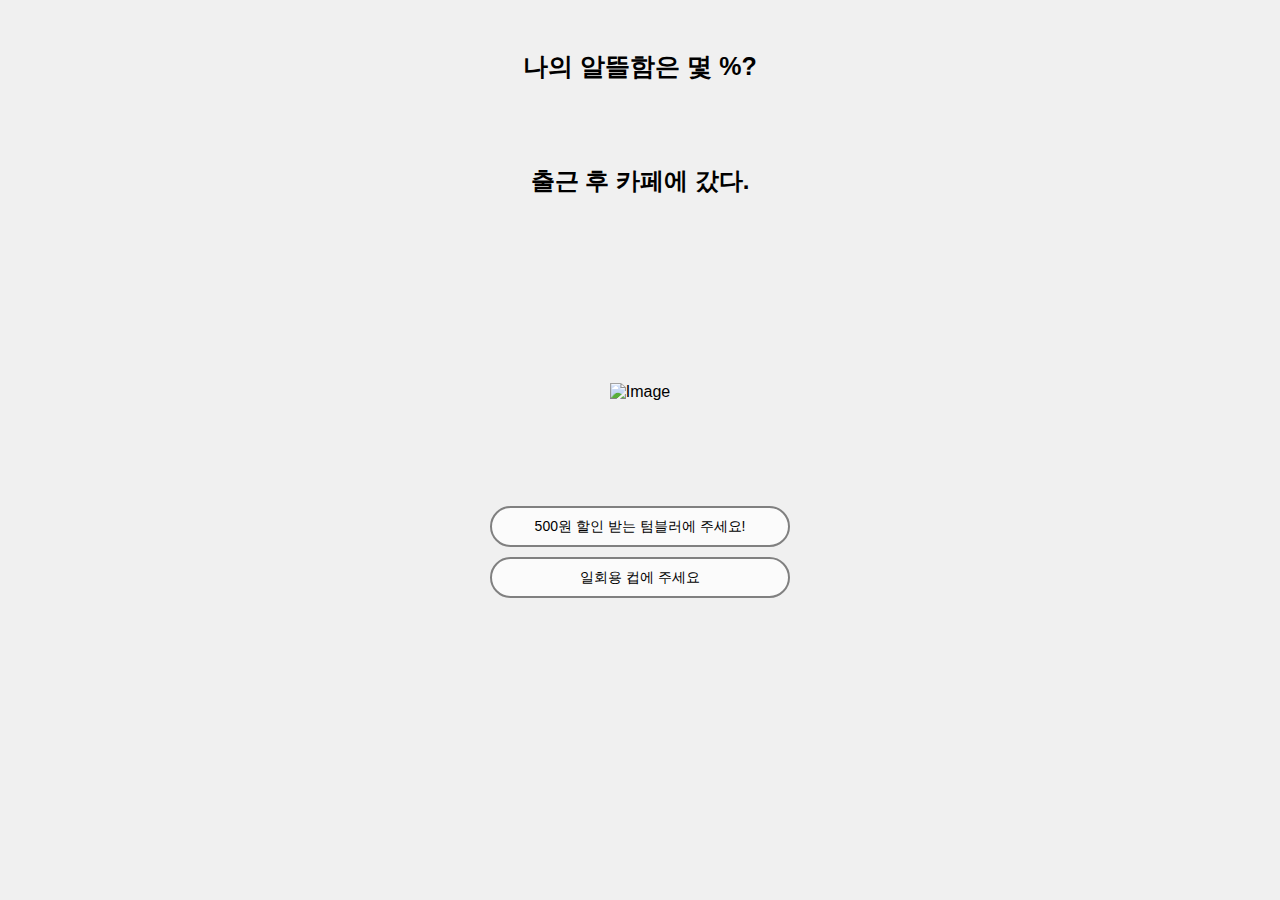
==== question.html @ 3c42ed97 "Rename: 상태바 id progress-bar 로 변경" ====
<!DOCTYPE html>
<html lang="en">
<head>
    <meta charset="UTF-8">
    <meta name="viewport" content="width=device-width, initial-scale=1.0">
    <title>MONA 절약 유형 테스트</title>
    <link rel="stylesheet" href="questionStyles.css">
</head>
<body>
    <!-- 로딩 뷰: 테스트 완료 시 띄움 -->
    <div id="loadingContainer" style="display: none;">
        <img id="loadingImage" src="https://github.com/gom1n/ImageSwipeWebTest/assets/87636557/84296335-c191-4c23-a3a9-6ab776f8cf3b" alt="Loading">
    </div>
    <div class="header">
        <div class="title">나의 알뜰함은 몇 %?</div>
    </div>
    <!-- 퀴즈 컨테이너 -->
    <div class="quiz-container">
        <!-- 상태바 -->
        <div id="progress-bar"></div>
        <!-- 질문 라벨 -->
        <div class="question" id="question"></div>
        <!-- 이미지 -->
        <div id="image-container"></div>
        <!-- 선택지 버튼 2개 -->
        <div class="button-container">
            <button class="button1" id="button1"></button>
            <button class="button2" id="button2"></button>
        </div>
    </div>
    <script src="questionScript.js"></script>
</body>
</html>
---- questionStyles.css ----
body {
    font-family: Arial, sans-serif;
    margin: 0;
    padding: 0;
    background-color: #f0f0f0;
}
/* 상태바 */
#progress-bar {
    position: absolute;
    top: 0;
    left: 0;
    width: 0;
    height: 4px;
    background-color: purple;
    transition: width 0.5s ease-in-out; /* 애니메이션 효과 추가 */
}
/* 아이콘 스타일 */
#status-icon {
    font-size: 20px;
    margin-left: 10px;
}
/* 이미지 속성: 25% 로 줄이기 */
img {
    width: 25%;
    height: 25%;
    margin: 100px;
}

.header {
    margin: 0 auto;
    max-width: 600px;
    padding: 20px;
    text-align: center;
    padding: 50px 0;
    color: black;
}
/* 제목 */
.title {
    font-size: 25px;
    font-weight: bold;
    margin-bottom: 10px;
}
/* 질문 컨테이너 */
.quiz-container {
    position: relative;
    max-width: 400px;
    min-height: 600px;
    margin: 0 auto;
    padding: 20px;
    /* background-color: purple; */
    /* border-radius: 5px; */
    /* box-shadow: 0 0 10px rgba(0, 0, 0, 0.1); */
    text-align: center;
}
/* 질문 라벨 */
.question {
    text-align: center;
    font-size: 24px;
    margin-bottom: 20px;
    white-space: pre-line; /* 줄바꿈 문자(\n)를 줄 바꿈으로 처리 */
    display: inline-block; /* 인라인 블록 요소로 표시 */
    font-weight: bold;
    word-wrap: break-word; /* 단어가 길어질 경우 자동으로 줄 바꿈 */
    line-height: 1.5; /* 줄 간격 조절 */
    min-height: 100px;
}
/* 버튼 컨테이너 */
.button-container {
    display: flex;
    flex-direction: column;
    align-items: center;
    justify-content: center;
}

.button1 {
    padding: 10px 20px;
    background-color: rgba(255, 255, 255, 0.714);
    color: black;
    border: 2px solid gray; /* 테두리 추가 */
    border-radius: 30px;
    cursor: pointer;
    margin: 5px;
    transition: background-color 0.3s ease;
    /* 버튼 크기 및 텍스트 레이아웃 조절 */
    width: 300px; /* 원하는 너비로 설정 */
    text-align: center;
    white-space: pre-line; /* 줄바꿈 문자(\n)를 줄 바꿈으로 처리 */
    line-height: 1.2; /* 줄 간격 조절 */
    font-size: 14px;
}

.button2 {
    padding: 10px 20px;
    background-color: rgba(255, 255, 255, 0.714);
    color: black;
    border: 2px solid gray; /* 테두리 추가 */
    border-radius: 30px;
    cursor: pointer;
    margin: 5px;
    transition: background-color 0.3s ease;
    /* 버튼 크기 및 텍스트 레이아웃 조절 */
    width: 300px; /* 원하는 너비로 설정 */
    text-align: center;
    white-space: pre-line; /* 줄바꿈 문자(\n)를 줄 바꿈으로 처리 */
    line-height: 1.2; /* 줄 간격 조절 */
    font-size: 14px;
}
/* 버튼 위에 마우스 올려놓았을 때 이벤트 */
.button1:hover {
    background-color: rgba(0, 0, 0, 0.2);
}
.button2:hover {
    background-color: rgba(0, 0, 0, 0.2);
}
/* 로딩뷰 */
#loadingContainer {
    position: fixed;
    top: 0;
    left: 0;
    width: 100%;
    height: 100%;
    background-color: rgba(0, 0, 0, 0.5);
    display: flex;
    justify-content: center;
    align-items: center;
    z-index: 9999; /* Ensure it's above other elements */
}

#loadingImage {
    width: 100px; /* Adjust the size as needed */
    height: 100px;
}
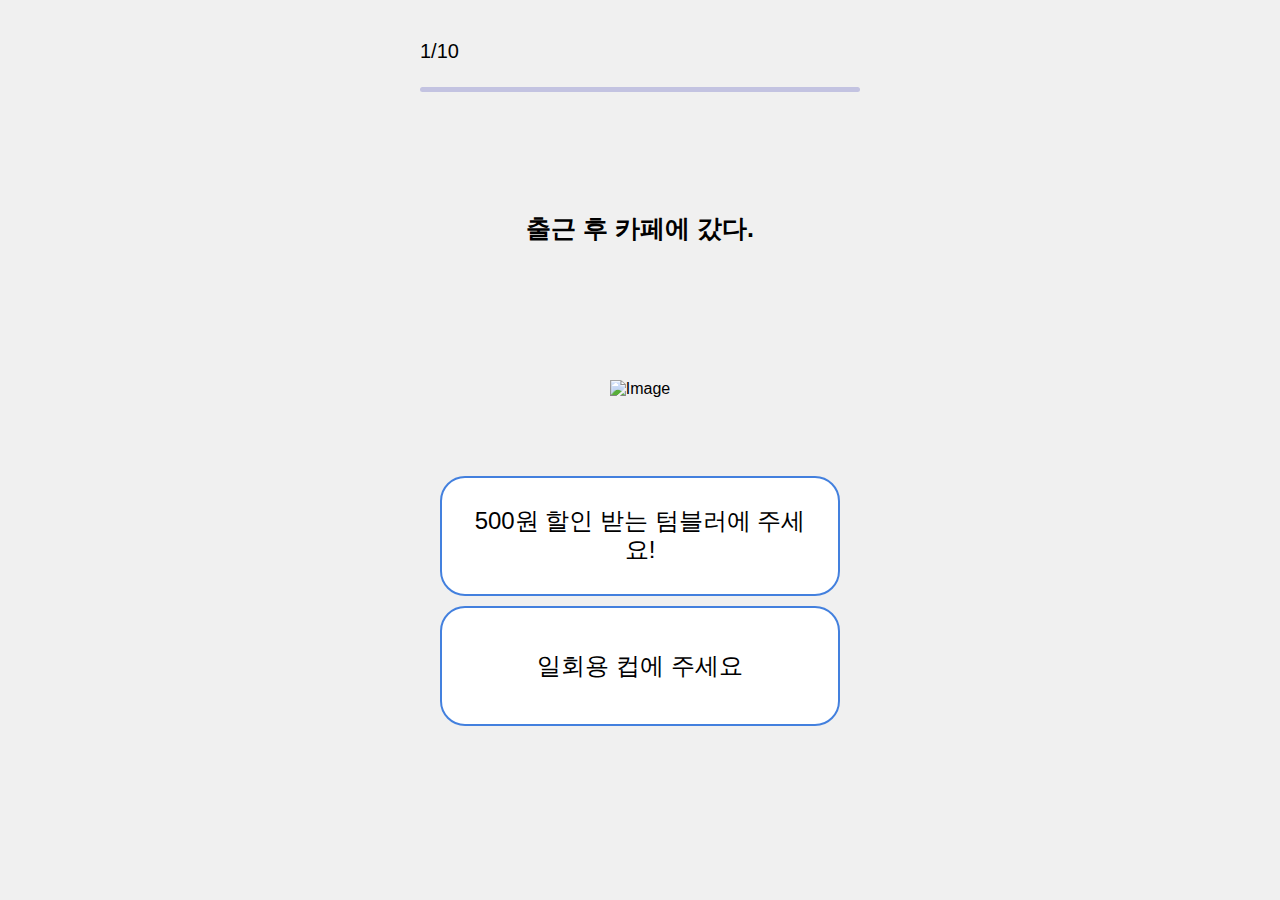
==== commit 5ac8bc55: "Design: 질문 페이지 UI 변경" ====
--- a/question.html
+++ b/question.html
@@ -11,13 +11,15 @@
     <div id="loadingContainer" style="display: none;">
         <img id="loadingImage" src="https://github.com/gom1n/ImageSwipeWebTest/assets/87636557/84296335-c191-4c23-a3a9-6ab776f8cf3b" alt="Loading">
     </div>
-    <div class="header">
-        <div class="title">나의 알뜰함은 몇 %?</div>
-    </div>
     <!-- 퀴즈 컨테이너 -->
     <div class="quiz-container">
         <!-- 상태바 -->
-        <div id="progress-bar"></div>
+        <div class="progress-container">
+            <div id="question-count">1/10</div>
+            <div id="progress-background"></div>
+            <div id="progress-bar"></div>
+        </div>
+        
         <!-- 질문 라벨 -->
         <div class="question" id="question"></div>
         <!-- 이미지 -->
--- a/questionStyles.css
+++ b/questionStyles.css
@@ -1,19 +1,10 @@
 body {
-    font-family: Arial, sans-serif;
+    font-family: "Noto Sans KR", sans-serif;
     margin: 0;
     padding: 0;
     background-color: #f0f0f0;
 }
-/* 상태바 */
-#progress-bar {
-    position: absolute;
-    top: 0;
-    left: 0;
-    width: 0;
-    height: 4px;
-    background-color: purple;
-    transition: width 0.5s ease-in-out; /* 애니메이션 효과 추가 */
-}
+
 /* 아이콘 스타일 */
 #status-icon {
     font-size: 20px;
@@ -23,23 +14,10 @@
 img {
     width: 25%;
     height: 25%;
-    margin: 100px;
+    margin-bottom: 73px;
 }
 
-.header {
-    margin: 0 auto;
-    max-width: 600px;
-    padding: 20px;
-    text-align: center;
-    padding: 50px 0;
-    color: black;
-}
-/* 제목 */
-.title {
-    font-size: 25px;
-    font-weight: bold;
-    margin-bottom: 10px;
-}
+
 /* 질문 컨테이너 */
 .quiz-container {
     position: relative;
@@ -47,22 +25,68 @@
     min-height: 600px;
     margin: 0 auto;
     padding: 20px;
-    /* background-color: purple; */
-    /* border-radius: 5px; */
-    /* box-shadow: 0 0 10px rgba(0, 0, 0, 0.1); */
+    /* background-color: purple; 
+    border-radius: 5px;
+    box-shadow: 0 0 10px rgba(0, 0, 0, 0.1); */
     text-align: center;
 }
+
+
+/* 상태바 */
+.progress-container {
+    position: absolute;
+    top: 79;
+    left: 0;
+    width: 100%;
+}
+#question-count {
+    position: absolute;
+    margin-top: 20px;
+    
+    color: #000;
+    font-size: 20px;
+    font-style: normal;
+    font-weight: 500;
+    line-height: normal;
+}
+#progress-bar {
+    position: absolute;
+    margin-top: 67px;
+    width: 0;
+    height: 5px;
+    border-radius: 5px 0px 0px 5px;
+    background: #00F;
+    transition: width 0.5s ease-in-out; /* 애니메이션 효과 추가 */
+}
+#progress-background {
+    position: absolute;
+    margin-top: 67px;
+    width: 100%;
+    height: 5px;
+    border-radius: 5px;
+    background: #C3C3E1;
+}
+
+
 /* 질문 라벨 */
 .question {
+    position: relative;
+    margin-top: 190px;
+    
     text-align: center;
-    font-size: 24px;
+    font-size: 25px;
+    font-weight: 500;
+    font-weight: 500;
+    line-height: normal;
+    font-style: normal;
+    
     margin-bottom: 20px;
     white-space: pre-line; /* 줄바꿈 문자(\n)를 줄 바꿈으로 처리 */
     display: inline-block; /* 인라인 블록 요소로 표시 */
     font-weight: bold;
     word-wrap: break-word; /* 단어가 길어질 경우 자동으로 줄 바꿈 */
     line-height: 1.5; /* 줄 간격 조절 */
-    min-height: 100px;
+    min-height: 150px;
 }
 /* 버튼 컨테이너 */
 .button-container {
@@ -74,36 +98,40 @@
 
 .button1 {
     padding: 10px 20px;
-    background-color: rgba(255, 255, 255, 0.714);
     color: black;
-    border: 2px solid gray; /* 테두리 추가 */
-    border-radius: 30px;
+    border-radius: 25px;
+    border: 2px solid #4380DE;
+    background: #FFF;
+    width: 400px;
+    height: 120px;
     cursor: pointer;
     margin: 5px;
     transition: background-color 0.3s ease;
     /* 버튼 크기 및 텍스트 레이아웃 조절 */
-    width: 300px; /* 원하는 너비로 설정 */
     text-align: center;
     white-space: pre-line; /* 줄바꿈 문자(\n)를 줄 바꿈으로 처리 */
     line-height: 1.2; /* 줄 간격 조절 */
-    font-size: 14px;
+    font-size: 24px;
+    font-weight: 500;
 }
 
 .button2 {
     padding: 10px 20px;
-    background-color: rgba(255, 255, 255, 0.714);
     color: black;
-    border: 2px solid gray; /* 테두리 추가 */
-    border-radius: 30px;
+    border-radius: 25px;
+    border: 2px solid #4380DE;
+    background: #FFF;
+    width: 400px;
+    height: 120px;
     cursor: pointer;
     margin: 5px;
     transition: background-color 0.3s ease;
     /* 버튼 크기 및 텍스트 레이아웃 조절 */
-    width: 300px; /* 원하는 너비로 설정 */
     text-align: center;
     white-space: pre-line; /* 줄바꿈 문자(\n)를 줄 바꿈으로 처리 */
     line-height: 1.2; /* 줄 간격 조절 */
-    font-size: 14px;
+    font-size: 24px;
+    font-weight: 500;
 }
 /* 버튼 위에 마우스 올려놓았을 때 이벤트 */
 .button1:hover {
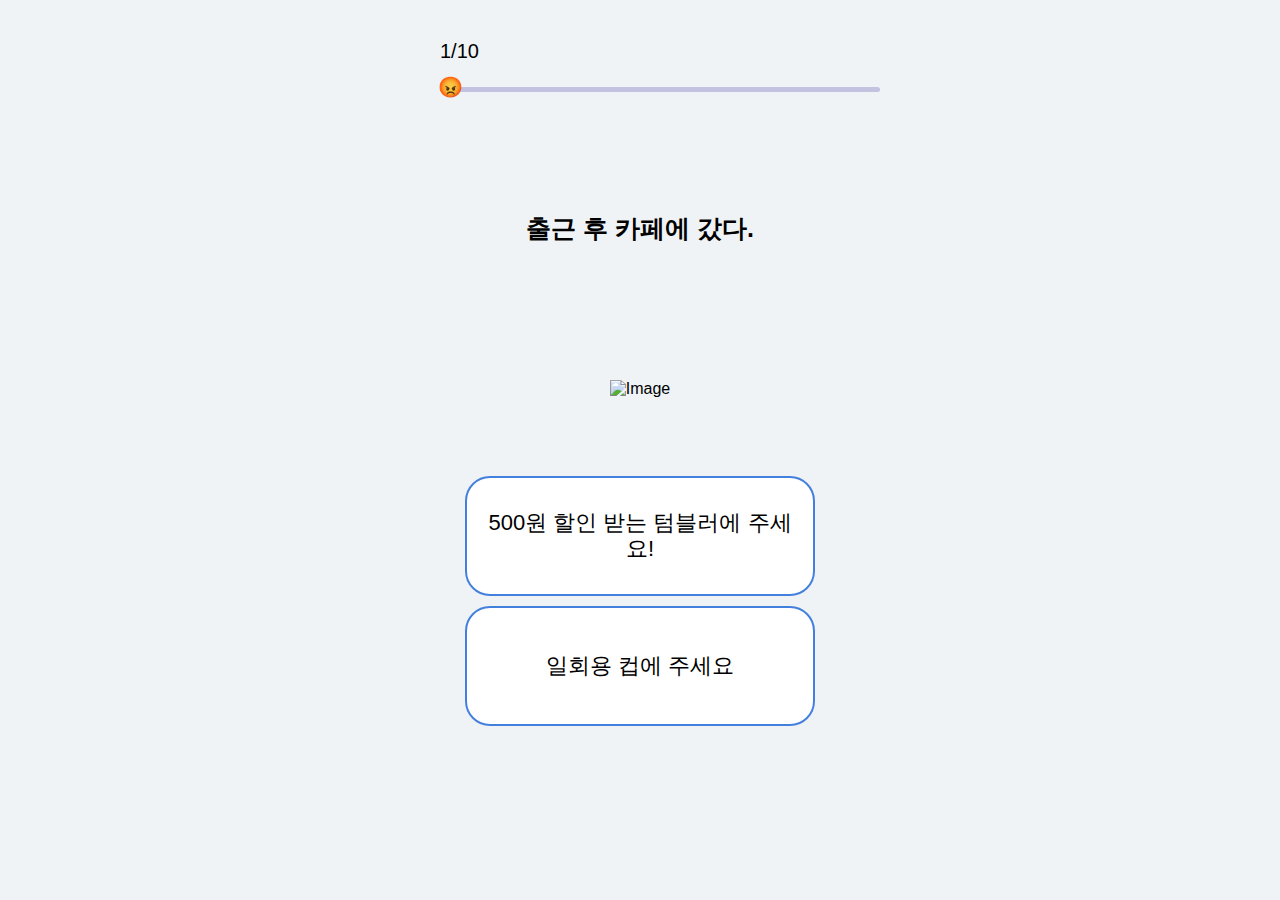
==== commit ca045d63: "Feat: 질문 페이지 > 상태바 끝에 아이콘 붙이기" ====
--- a/question.html
+++ b/question.html
@@ -18,6 +18,7 @@
             <div id="question-count">1/10</div>
             <div id="progress-background"></div>
             <div id="progress-bar"></div>
+            <div id="icon">😡</div>
         </div>
         
         <!-- 질문 라벨 -->
--- a/questionStyles.css
+++ b/questionStyles.css
@@ -2,13 +2,16 @@
     font-family: "Noto Sans KR", sans-serif;
     margin: 0;
     padding: 0;
-    background-color: #f0f0f0;
+    background-color: #EFF3F6;
 }
 
 /* 아이콘 스타일 */
-#status-icon {
+#icon {
     font-size: 20px;
     margin-left: 10px;
+    position: absolute;
+    margin-top: 55px;
+    margin-left: 4%;
 }
 /* 이미지 속성: 25% 로 줄이기 */
 img {
@@ -42,7 +45,7 @@
 #question-count {
     position: absolute;
     margin-top: 20px;
-    
+    margin-left: 20px;
     color: #000;
     font-size: 20px;
     font-style: normal;
@@ -51,7 +54,7 @@
 }
 #progress-bar {
     position: absolute;
-    margin-top: 67px;
+    margin: 67px 20px 0px 20px;
     width: 0;
     height: 5px;
     border-radius: 5px 0px 0px 5px;
@@ -60,7 +63,7 @@
 }
 #progress-background {
     position: absolute;
-    margin-top: 67px;
+    margin: 67px 20px 0px 20px;
     width: 100%;
     height: 5px;
     border-radius: 5px;
@@ -102,7 +105,7 @@
     border-radius: 25px;
     border: 2px solid #4380DE;
     background: #FFF;
-    width: 400px;
+    width: 350px;
     height: 120px;
     cursor: pointer;
     margin: 5px;
@@ -111,7 +114,7 @@
     text-align: center;
     white-space: pre-line; /* 줄바꿈 문자(\n)를 줄 바꿈으로 처리 */
     line-height: 1.2; /* 줄 간격 조절 */
-    font-size: 24px;
+    font-size: 22px;
     font-weight: 500;
 }
 
@@ -121,7 +124,7 @@
     border-radius: 25px;
     border: 2px solid #4380DE;
     background: #FFF;
-    width: 400px;
+    width: 350px;
     height: 120px;
     cursor: pointer;
     margin: 5px;
@@ -130,7 +133,7 @@
     text-align: center;
     white-space: pre-line; /* 줄바꿈 문자(\n)를 줄 바꿈으로 처리 */
     line-height: 1.2; /* 줄 간격 조절 */
-    font-size: 24px;
+    font-size: 22px;
     font-weight: 500;
 }
 /* 버튼 위에 마우스 올려놓았을 때 이벤트 */
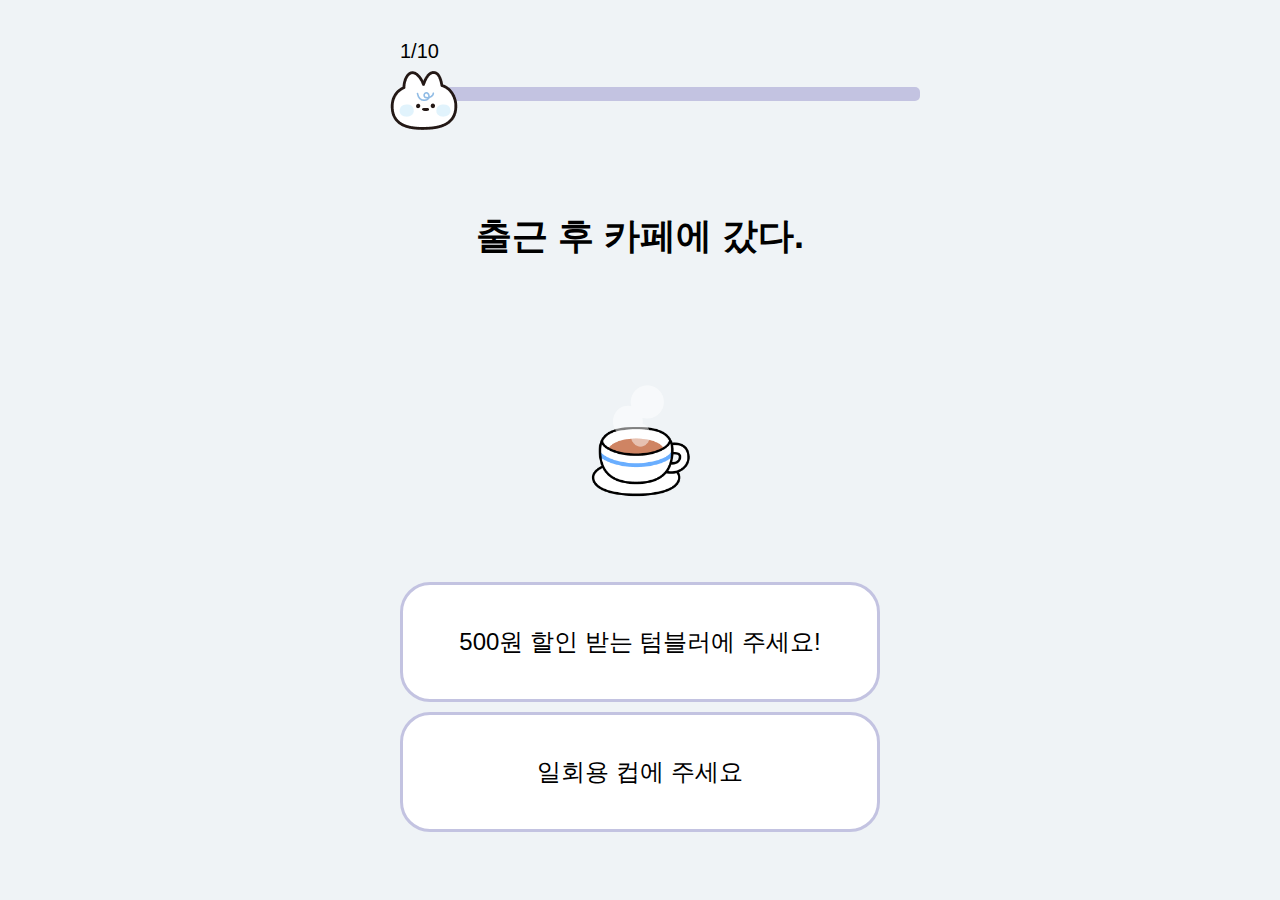
==== commit 0766b618: "[design] 표지, 문제 페이지 아이콘 및 UI 커스텀 수정" ====
--- a/question.html
+++ b/question.html
@@ -18,7 +18,7 @@
             <div id="question-count">1/10</div>
             <div id="progress-background"></div>
             <div id="progress-bar"></div>
-            <div id="icon">😡</div>
+            <div id="icon"><img id="progressbar_icon" src="./Images/progressbar_icon.png"></div>
         </div>
         
         <!-- 질문 라벨 -->
--- a/questionStyles.css
+++ b/questionStyles.css
@@ -3,15 +3,6 @@
     margin: 0;
     padding: 0;
     background-color: #EFF3F6;
-}
-
-/* 아이콘 스타일 */
-#icon {
-    font-size: 20px;
-    margin-left: 10px;
-    position: absolute;
-    margin-top: 55px;
-    margin-left: 4%;
 }
 /* 이미지 속성: 25% 로 줄이기 */
 img {
@@ -20,17 +11,24 @@
     margin-bottom: 73px;
 }
 
+/* 아이콘 스타일 */
+#icon {
+    position: absolute;
+    margin-top: 47px;
+    margin-left: 2%;
+}
+#progressbar_icon {
+    width: 68px;
+    height: 68px;
+}
 
 /* 질문 컨테이너 */
 .quiz-container {
     position: relative;
-    max-width: 400px;
+    max-width: 480px;
     min-height: 600px;
     margin: 0 auto;
     padding: 20px;
-    /* background-color: purple; 
-    border-radius: 5px;
-    box-shadow: 0 0 10px rgba(0, 0, 0, 0.1); */
     text-align: center;
 }
 
@@ -56,7 +54,7 @@
     position: absolute;
     margin: 67px 20px 0px 20px;
     width: 0;
-    height: 5px;
+    height: 14px;
     border-radius: 5px 0px 0px 5px;
     background: #00F;
     transition: width 0.5s ease-in-out; /* 애니메이션 효과 추가 */
@@ -65,7 +63,7 @@
     position: absolute;
     margin: 67px 20px 0px 20px;
     width: 100%;
-    height: 5px;
+    height: 14px;
     border-radius: 5px;
     background: #C3C3E1;
 }
@@ -77,9 +75,8 @@
     margin-top: 190px;
     
     text-align: center;
-    font-size: 25px;
-    font-weight: 500;
-    font-weight: 500;
+    font-size: 36px;
+    font-weight: 700;
     line-height: normal;
     font-style: normal;
     
@@ -88,7 +85,7 @@
     display: inline-block; /* 인라인 블록 요소로 표시 */
     font-weight: bold;
     word-wrap: break-word; /* 단어가 길어질 경우 자동으로 줄 바꿈 */
-    line-height: 1.5; /* 줄 간격 조절 */
+    line-height: 52.13px; /* 줄 간격 조절 */
     min-height: 150px;
 }
 /* 버튼 컨테이너 */
@@ -102,10 +99,10 @@
 .button1 {
     padding: 10px 20px;
     color: black;
-    border-radius: 25px;
-    border: 2px solid #4380DE;
-    background: #FFF;
-    width: 350px;
+    border-radius: 30px;
+    border: 3px solid #C3C3E1;
+    background: #FFFFFF;
+    width: 480px;
     height: 120px;
     cursor: pointer;
     margin: 5px;
@@ -113,18 +110,18 @@
     /* 버튼 크기 및 텍스트 레이아웃 조절 */
     text-align: center;
     white-space: pre-line; /* 줄바꿈 문자(\n)를 줄 바꿈으로 처리 */
-    line-height: 1.2; /* 줄 간격 조절 */
-    font-size: 22px;
+    line-height: 34.75px; /* 줄 간격 조절 */
+    font-size: 24px;
     font-weight: 500;
 }
 
 .button2 {
     padding: 10px 20px;
     color: black;
-    border-radius: 25px;
-    border: 2px solid #4380DE;
-    background: #FFF;
-    width: 350px;
+    border-radius: 30px;
+    border: 3px solid #C3C3E1;
+    background: #FFFFFF;
+    width: 480px;
     height: 120px;
     cursor: pointer;
     margin: 5px;
@@ -132,8 +129,8 @@
     /* 버튼 크기 및 텍스트 레이아웃 조절 */
     text-align: center;
     white-space: pre-line; /* 줄바꿈 문자(\n)를 줄 바꿈으로 처리 */
-    line-height: 1.2; /* 줄 간격 조절 */
-    font-size: 22px;
+    line-height: 34.75px; /* 줄 간격 조절 */
+    font-size: 24px;
     font-weight: 500;
 }
 /* 버튼 위에 마우스 올려놓았을 때 이벤트 */
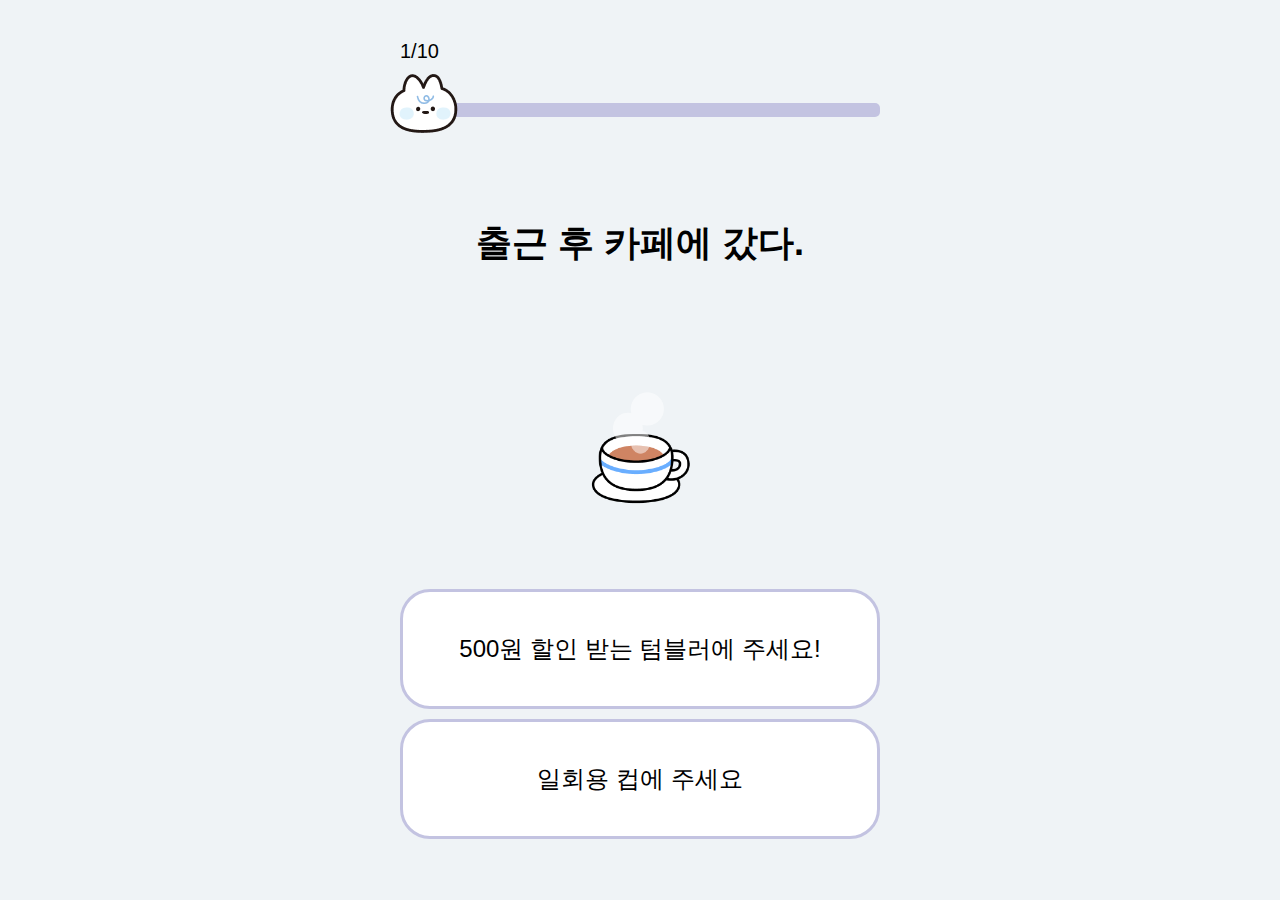
==== commit a8289dc2: "[file] 이미지 경로 레벨별 구분 및 적용" ====
--- a/question.html
+++ b/question.html
@@ -18,7 +18,7 @@
             <div id="question-count">1/10</div>
             <div id="progress-background"></div>
             <div id="progress-bar"></div>
-            <div id="icon"><img id="progressbar_icon" src="./Images/progressbar_icon.png"></div>
+            <div id="icon"><img id="progressbar_icon" src="./Images/Question/progressbar_icon.png"></div>
         </div>
         
         <!-- 질문 라벨 -->
--- a/questionStyles.css
+++ b/questionStyles.css
@@ -14,12 +14,15 @@
 /* 아이콘 스타일 */
 #icon {
     position: absolute;
-    margin-top: 47px;
+    top: 30px;
+    left: -20px;
     margin-left: 2%;
+    transition: margin-left 0.5s ease-in-out; /* 애니메이션 효과 추가 */
 }
 #progressbar_icon {
-    width: 68px;
-    height: 68px;
+    width: 100%;
+    height: 100%;
+    margin-bottom: 0px;
 }
 
 /* 질문 컨테이너 */
@@ -30,20 +33,22 @@
     margin: 0 auto;
     padding: 20px;
     text-align: center;
+    /* background-color: blueviolet; */
 }
 
 
 /* 상태바 */
 .progress-container {
-    position: absolute;
-    top: 79;
-    left: 0;
+    /* background-color: red; */
+    position: relative;
     width: 100%;
+    margin: 0px 0px 0px 0px;
 }
 #question-count {
-    position: absolute;
+    position: relative;
     margin-top: 20px;
-    margin-left: 20px;
+    margin-left: 0px;
+    text-align: start;
     color: #000;
     font-size: 20px;
     font-style: normal;
@@ -52,16 +57,17 @@
 }
 #progress-bar {
     position: absolute;
-    margin: 67px 20px 0px 20px;
-    width: 0;
+    top: 64px;
+    left: 0;
+    width: 0%;
     height: 14px;
     border-radius: 5px 0px 0px 5px;
     background: #00F;
     transition: width 0.5s ease-in-out; /* 애니메이션 효과 추가 */
 }
 #progress-background {
-    position: absolute;
-    margin: 67px 20px 0px 20px;
+    /* position: relative; */
+    margin: 40px 20px 0px 0px;
     width: 100%;
     height: 14px;
     border-radius: 5px;
@@ -72,7 +78,7 @@
 /* 질문 라벨 */
 .question {
     position: relative;
-    margin-top: 190px;
+    margin-top: 100px;
     
     text-align: center;
     font-size: 36px;
@@ -102,7 +108,7 @@
     border-radius: 30px;
     border: 3px solid #C3C3E1;
     background: #FFFFFF;
-    width: 480px;
+    width: 100%;
     height: 120px;
     cursor: pointer;
     margin: 5px;
@@ -121,7 +127,7 @@
     border-radius: 30px;
     border: 3px solid #C3C3E1;
     background: #FFFFFF;
-    width: 480px;
+    width: 100%;
     height: 120px;
     cursor: pointer;
     margin: 5px;
@@ -135,10 +141,10 @@
 }
 /* 버튼 위에 마우스 올려놓았을 때 이벤트 */
 .button1:hover {
-    background-color: rgba(0, 0, 0, 0.2);
+    background-color: rgba(0, 0, 0, 0.1);
 }
 .button2:hover {
-    background-color: rgba(0, 0, 0, 0.2);
+    background-color: rgba(0, 0, 0, 0.1);
 }
 /* 로딩뷰 */
 #loadingContainer {
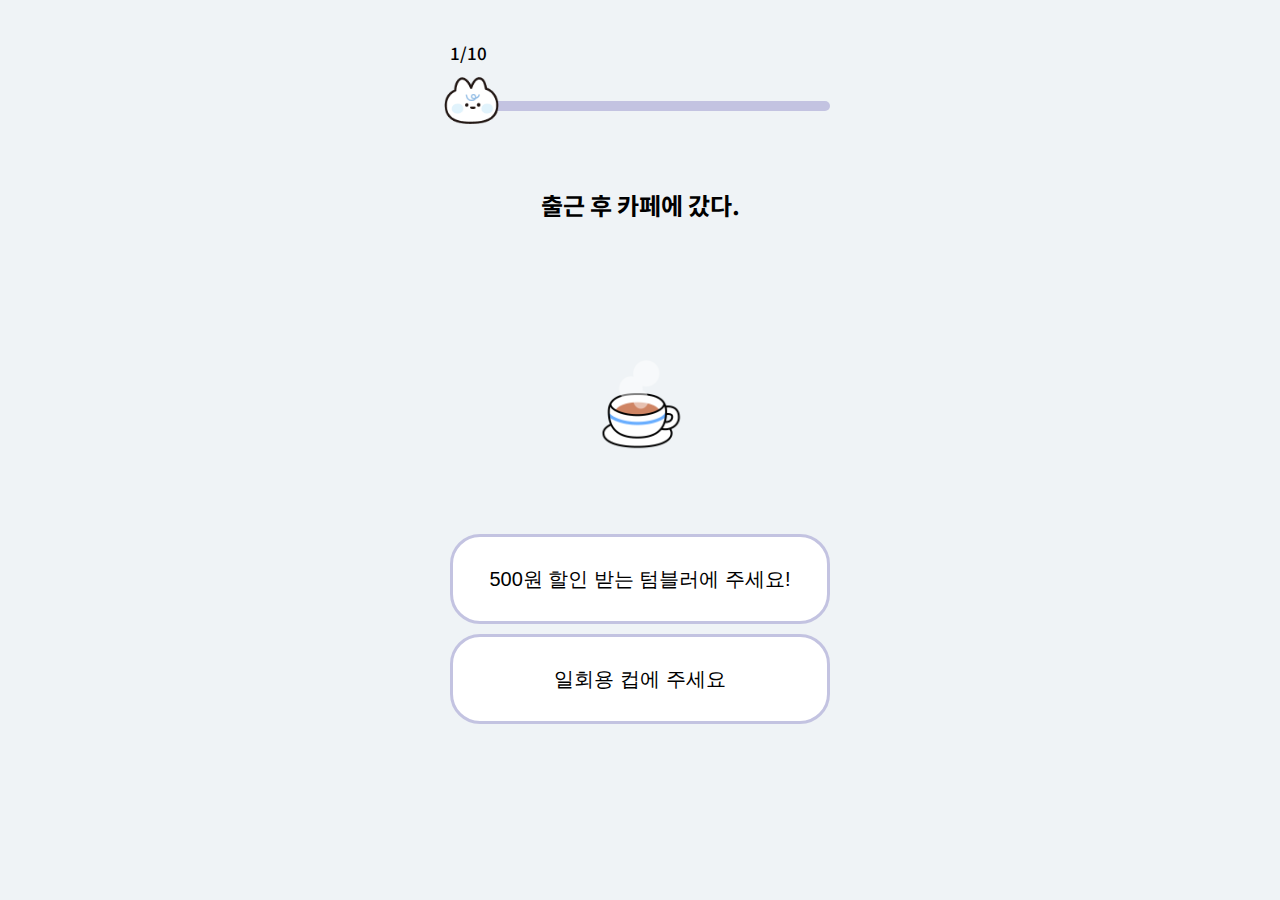
==== commit 35f05220: "[fix] 화면 전체적으로 줄여서 작업" ====
--- a/question.html
+++ b/question.html
@@ -5,6 +5,7 @@
     <meta name="viewport" content="width=device-width, initial-scale=1.0">
     <title>MONA 절약 유형 테스트</title>
     <link rel="stylesheet" href="questionStyles.css">
+    <link href="https://fonts.googleapis.com/css2?family=Noto+Sans+KR:wght@100;300;400;500;700;900&display=swap" rel="stylesheet">
 </head>
 <body>
     <!-- 로딩 뷰: 테스트 완료 시 띄움 -->
--- a/questionStyles.css
+++ b/questionStyles.css
@@ -14,32 +14,30 @@
 /* 아이콘 스타일 */
 #icon {
     position: absolute;
-    top: 30px;
+    top: 34px;
     left: -20px;
     margin-left: 2%;
     transition: margin-left 0.5s ease-in-out; /* 애니메이션 효과 추가 */
 }
 #progressbar_icon {
-    width: 100%;
-    height: 100%;
+    width: 80%;
+    height: 80%;
     margin-bottom: 0px;
 }
 
 /* 질문 컨테이너 */
 .quiz-container {
     position: relative;
-    max-width: 480px;
+    max-width: 380px;
     min-height: 600px;
     margin: 0 auto;
     padding: 20px;
     text-align: center;
-    /* background-color: blueviolet; */
 }
 
 
 /* 상태바 */
 .progress-container {
-    /* background-color: red; */
     position: relative;
     width: 100%;
     margin: 0px 0px 0px 0px;
@@ -50,26 +48,26 @@
     margin-left: 0px;
     text-align: start;
     color: #000;
-    font-size: 20px;
+    font-size: 17px;
     font-style: normal;
     font-weight: 500;
     line-height: normal;
 }
 #progress-bar {
     position: absolute;
-    top: 64px;
+    top: 60px;
     left: 0;
     width: 0%;
-    height: 14px;
+    height: 10px;
     border-radius: 5px 0px 0px 5px;
     background: #00F;
     transition: width 0.5s ease-in-out; /* 애니메이션 효과 추가 */
 }
 #progress-background {
     /* position: relative; */
-    margin: 40px 20px 0px 0px;
+    margin: 36px 20px 0px 0px;
     width: 100%;
-    height: 14px;
+    height: 10px;
     border-radius: 5px;
     background: #C3C3E1;
 }
@@ -78,12 +76,11 @@
 /* 질문 라벨 */
 .question {
     position: relative;
-    margin-top: 100px;
+    margin-top: 75px;
     
     text-align: center;
-    font-size: 36px;
+    font-size: 24px;
     font-weight: 700;
-    line-height: normal;
     font-style: normal;
     
     margin-bottom: 20px;
@@ -91,7 +88,7 @@
     display: inline-block; /* 인라인 블록 요소로 표시 */
     font-weight: bold;
     word-wrap: break-word; /* 단어가 길어질 경우 자동으로 줄 바꿈 */
-    line-height: 52.13px; /* 줄 간격 조절 */
+    line-height: 37px; /* 줄 간격 조절 */
     min-height: 150px;
 }
 /* 버튼 컨테이너 */
@@ -109,7 +106,7 @@
     border: 3px solid #C3C3E1;
     background: #FFFFFF;
     width: 100%;
-    height: 120px;
+    height: 90px;
     cursor: pointer;
     margin: 5px;
     transition: background-color 0.3s ease;
@@ -117,7 +114,7 @@
     text-align: center;
     white-space: pre-line; /* 줄바꿈 문자(\n)를 줄 바꿈으로 처리 */
     line-height: 34.75px; /* 줄 간격 조절 */
-    font-size: 24px;
+    font-size: 20px;
     font-weight: 500;
 }
 
@@ -128,7 +125,7 @@
     border: 3px solid #C3C3E1;
     background: #FFFFFF;
     width: 100%;
-    height: 120px;
+    height: 90px;
     cursor: pointer;
     margin: 5px;
     transition: background-color 0.3s ease;
@@ -136,7 +133,7 @@
     text-align: center;
     white-space: pre-line; /* 줄바꿈 문자(\n)를 줄 바꿈으로 처리 */
     line-height: 34.75px; /* 줄 간격 조절 */
-    font-size: 24px;
+    font-size: 20px;
     font-weight: 500;
 }
 /* 버튼 위에 마우스 올려놓았을 때 이벤트 */
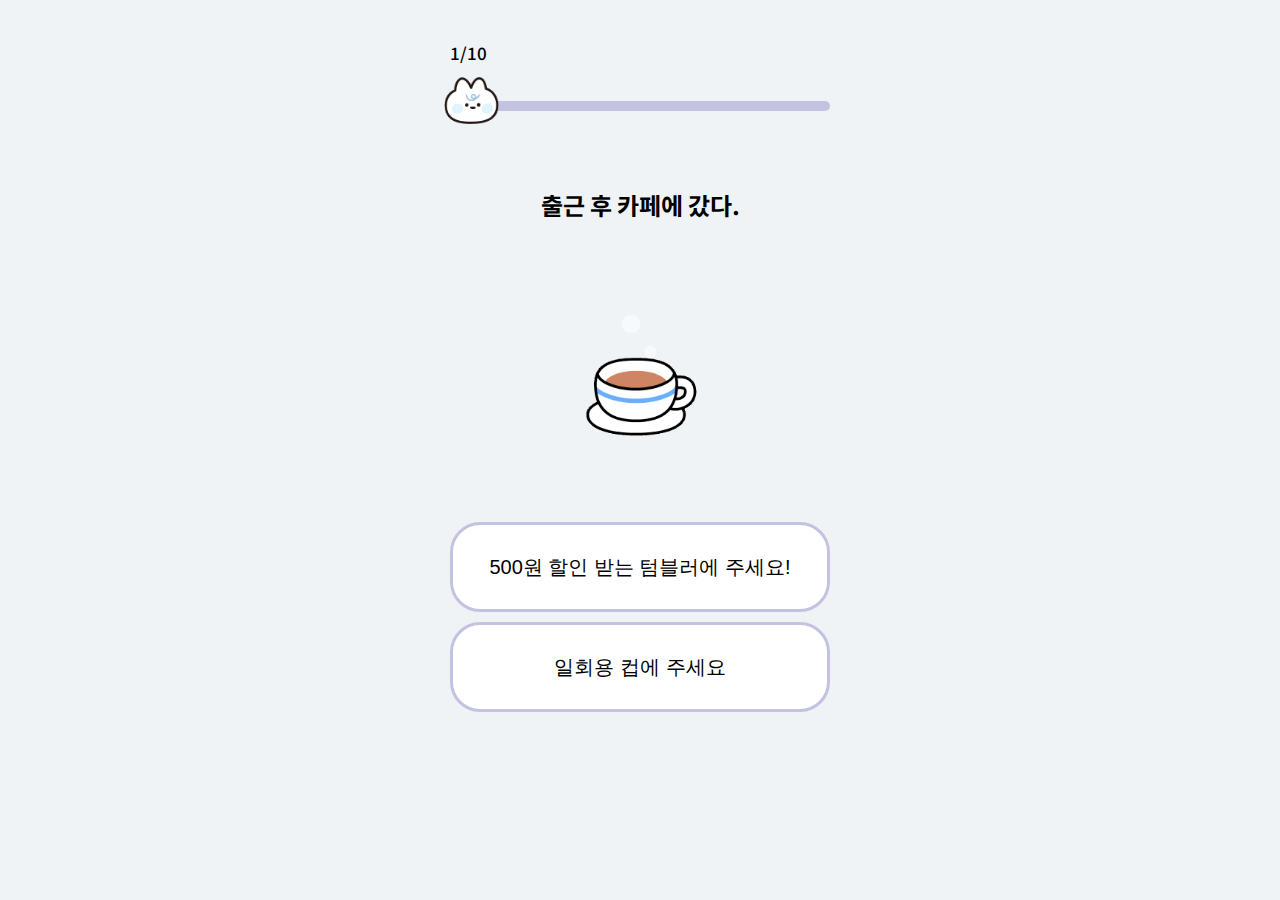
==== commit 258439a8: "[feat] 로딩뷰 이미지 수정" ====
--- a/question.html
+++ b/question.html
@@ -10,7 +10,7 @@
 <body>
     <!-- 로딩 뷰: 테스트 완료 시 띄움 -->
     <div id="loadingContainer" style="display: none;">
-        <img id="loadingImage" src="https://github.com/gom1n/ImageSwipeWebTest/assets/87636557/84296335-c191-4c23-a3a9-6ab776f8cf3b" alt="Loading">
+        <img id="loadingImage" src="./Images/Result/loading_charac.gif" alt="Loading">
     </div>
     <!-- 퀴즈 컨테이너 -->
     <div class="quiz-container">
--- a/questionStyles.css
+++ b/questionStyles.css
@@ -6,8 +6,8 @@
 }
 /* 이미지 속성: 25% 로 줄이기 */
 img {
-    width: 25%;
-    height: 25%;
+    width: 35%;
+    height: 35%;
     margin-bottom: 73px;
 }
 
@@ -89,7 +89,8 @@
     font-weight: bold;
     word-wrap: break-word; /* 단어가 길어질 경우 자동으로 줄 바꿈 */
     line-height: 37px; /* 줄 간격 조절 */
-    min-height: 150px;
+    
+    min-height: 100px;
 }
 /* 버튼 컨테이너 */
 .button-container {
@@ -158,6 +159,6 @@
 }
 
 #loadingImage {
-    width: 100px; /* Adjust the size as needed */
-    height: 100px;
+    width: 200px; 
+    height: 200px;
 }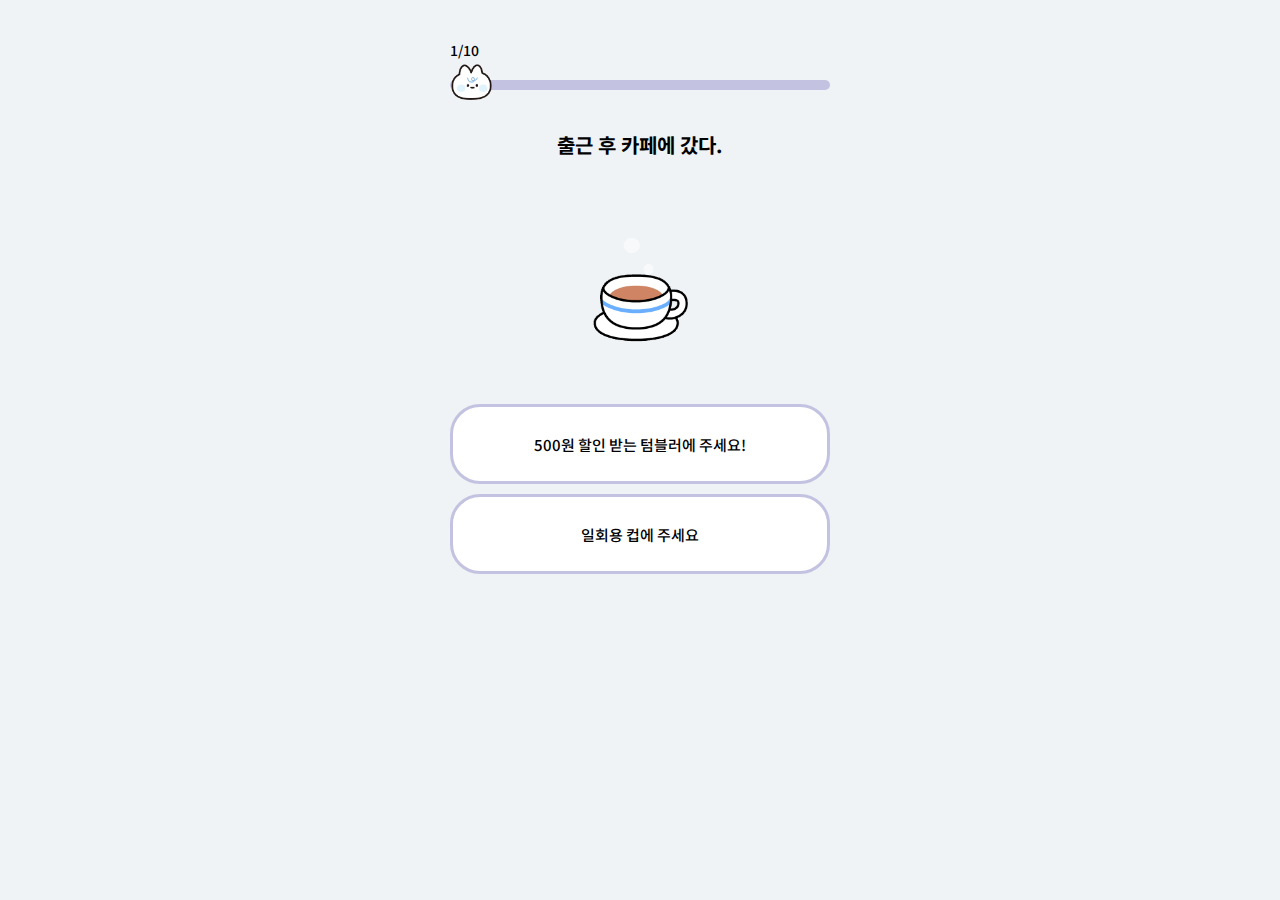
==== commit c3c51231: "[fix] 메인, 질문 페이지 UI 수정" ====
--- a/question.html
+++ b/question.html
@@ -25,7 +25,9 @@
         <!-- 질문 라벨 -->
         <div class="question" id="question"></div>
         <!-- 이미지 -->
-        <div id="image-container"></div>
+        <div id="image-container">
+            <img id="question-image">
+        </div>
         <!-- 선택지 버튼 2개 -->
         <div class="button-container">
             <button class="button1" id="button1"></button>
--- a/questionStyles.css
+++ b/questionStyles.css
@@ -8,20 +8,20 @@
 img {
     width: 35%;
     height: 35%;
-    margin-bottom: 73px;
+    margin-bottom: 50px;
 }
 
 /* 아이콘 스타일 */
 #icon {
     position: absolute;
-    top: 34px;
+    top: 22px;
     left: -20px;
     margin-left: 2%;
     transition: margin-left 0.5s ease-in-out; /* 애니메이션 효과 추가 */
 }
 #progressbar_icon {
-    width: 80%;
-    height: 80%;
+    width: 60%;
+    height: auto;
     margin-bottom: 0px;
 }
 
@@ -48,14 +48,14 @@
     margin-left: 0px;
     text-align: start;
     color: #000;
-    font-size: 17px;
+    font-size: 14px;
     font-style: normal;
     font-weight: 500;
     line-height: normal;
 }
 #progress-bar {
     position: absolute;
-    top: 60px;
+    top: 40px;
     left: 0;
     width: 0%;
     height: 10px;
@@ -65,7 +65,7 @@
 }
 #progress-background {
     /* position: relative; */
-    margin: 36px 20px 0px 0px;
+    margin: 20px 20px 0px 0px;
     width: 100%;
     height: 10px;
     border-radius: 5px;
@@ -76,7 +76,7 @@
 /* 질문 라벨 */
 .question {
     position: relative;
-    margin-top: 75px;
+    margin-top: 40px;
     
     text-align: center;
     font-size: 24px;
@@ -90,7 +90,7 @@
     word-wrap: break-word; /* 단어가 길어질 경우 자동으로 줄 바꿈 */
     line-height: 37px; /* 줄 간격 조절 */
     
-    min-height: 100px;
+    min-height: 80px;
 }
 /* 버튼 컨테이너 */
 .button-container {
@@ -107,7 +107,7 @@
     border: 3px solid #C3C3E1;
     background: #FFFFFF;
     width: 100%;
-    height: 90px;
+    height: 80px;
     cursor: pointer;
     margin: 5px;
     transition: background-color 0.3s ease;
@@ -115,6 +115,7 @@
     text-align: center;
     white-space: pre-line; /* 줄바꿈 문자(\n)를 줄 바꿈으로 처리 */
     line-height: 34.75px; /* 줄 간격 조절 */
+    font-family: "Noto Sans KR", sans-serif;
     font-size: 20px;
     font-weight: 500;
 }
@@ -126,14 +127,15 @@
     border: 3px solid #C3C3E1;
     background: #FFFFFF;
     width: 100%;
-    height: 90px;
-    cursor: pointer;
+    height: 80px;
+    cursor: pointer; 
     margin: 5px;
     transition: background-color 0.3s ease;
     /* 버튼 크기 및 텍스트 레이아웃 조절 */
     text-align: center;
     white-space: pre-line; /* 줄바꿈 문자(\n)를 줄 바꿈으로 처리 */
     line-height: 34.75px; /* 줄 간격 조절 */
+    font-family: "Noto Sans KR", sans-serif;
     font-size: 20px;
     font-weight: 500;
 }
@@ -159,6 +161,15 @@
 }
 
 #loadingImage {
-    width: 200px; 
-    height: 200px;
+    width: 150px; 
+    height: 150px;
+}
+
+@media (max-width: 600px) {
+    .button1:hover {
+        background-color: #FFFFFF;
+    }
+    .button2:hover {
+        background-color: #FFFFFF;
+    }
 }